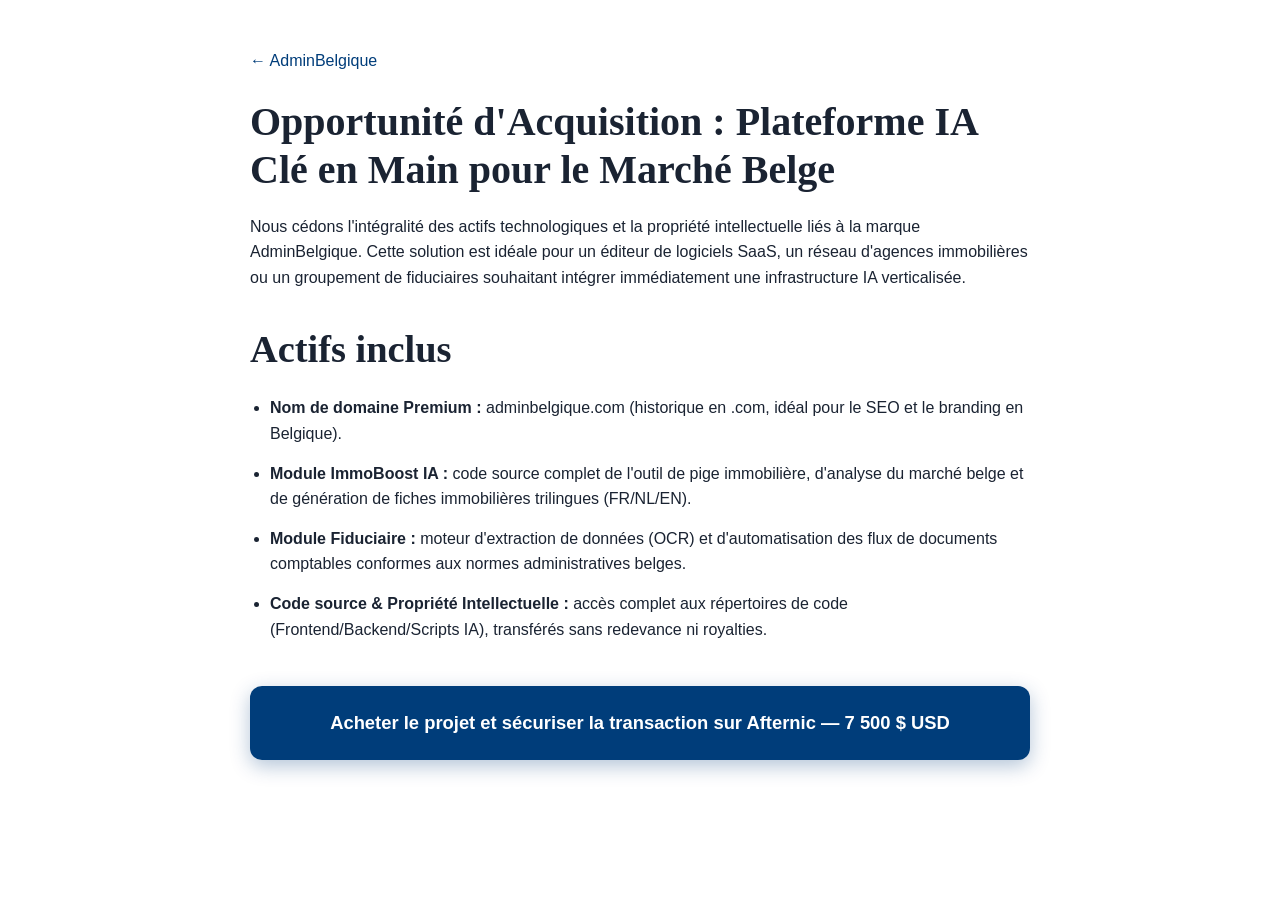
==== acquisition.html @ d70d47b2 "Mise à jour du bandeau et création de la page d'"'"'acquisition Co-authored-by: base44-builder[bot] " ====
<!DOCTYPE html>
<html lang="fr">
<head>
  <meta charset="UTF-8">
  <meta name="viewport" content="width=device-width, initial-scale=1.0">
  <title>Opportunité d'Acquisition : Plateforme IA Clé en Main | AdminBelgique</title>
  <meta name="description" content="Acquisition de la plateforme IA AdminBelgique : domaine, ImmoBoost, module fiduciaire et code source complet. 7 500 $ USD.">
  <link rel="canonical" href="https://adminbelgique.com/acquisition">
  <link rel="stylesheet" href="style.css">
  <style>
    body { margin: 0; }
    .acq { max-width: 820px; margin: 0 auto; padding: 48px 20px 80px; line-height: 1.6; }
    .acq h1 { font-size: clamp(1.7rem, 4vw, 2.5rem); margin-bottom: 20px; }
    .acq h2 { margin-top: 36px; }
    .acq ul { padding-left: 20px; }
    .acq li { margin-bottom: 14px; }
    .acq-cta { display: block; margin: 44px 0 16px; padding: 22px 24px; text-align: center; font-size: 1.15rem; font-weight: 800; text-decoration: none; border-radius: 12px; background: #003d7a; color: #fff; box-shadow: 0 6px 20px rgba(0,61,122,.3); }
    .acq-cta:hover { background: #00508f; }
    .acq-back { display: inline-block; margin-bottom: 24px; }
  </style>
</head>
<body>
  <main class="acq">
    <a class="acq-back" href="/">← AdminBelgique</a>
    <h1>Opportunité d'Acquisition : Plateforme IA Clé en Main pour le Marché Belge</h1>
    <p>Nous cédons l'intégralité des actifs technologiques et la propriété intellectuelle liés à la marque AdminBelgique. Cette solution est idéale pour un éditeur de logiciels SaaS, un réseau d'agences immobilières ou un groupement de fiduciaires souhaitant intégrer immédiatement une infrastructure IA verticalisée.</p>

    <h2>Actifs inclus</h2>
    <ul>
      <li><strong>Nom de domaine Premium :</strong> adminbelgique.com (historique en .com, idéal pour le SEO et le branding en Belgique).</li>
      <li><strong>Module ImmoBoost IA :</strong> code source complet de l'outil de pige immobilière, d'analyse du marché belge et de génération de fiches immobilières trilingues (FR/NL/EN).</li>
      <li><strong>Module Fiduciaire :</strong> moteur d'extraction de données (OCR) et d'automatisation des flux de documents comptables conformes aux normes administratives belges.</li>
      <li><strong>Code source &amp; Propriété Intellectuelle :</strong> accès complet aux répertoires de code (Frontend/Backend/Scripts IA), transférés sans redevance ni royalties.</li>
    </ul>

    <a class="acq-cta" href="https://www.afternic.com/domain/adminbelgique.com" target="_blank" rel="noopener">Acheter le projet et sécuriser la transaction sur Afternic — 7 500 $ USD</a>
  </main>
</body>
</html>
---- style.css ----
/* =========================================
   AdminBelgique — Landing page
   Design system: sérieux, belge, B2B
   ========================================= */

:root {
  --color-navy: #003d7a;
  --color-navy-dark: #002a55;
  --color-navy-light: #1a5490;
  --color-gold: #ffd700;
  --color-gold-dark: #d4af00;
  --color-cream: #faf7f0;
  --color-white: #ffffff;
  --color-text: #1a2332;
  --color-text-muted: #5a6478;
  --color-border: #e3e6ec;
  --color-bg-soft: #f5f7fa;
  --color-success: #10b981;
  --color-red: #c8102e;

  --font-serif: Georgia, 'Times New Roman', serif;
  --font-sans: -apple-system, BlinkMacSystemFont, 'Segoe UI', Roboto, 'Helvetica Neue', Arial, sans-serif;

  --radius-sm: 6px;
  --radius-md: 10px;
  --radius-lg: 18px;
  --radius-xl: 28px;

  --shadow-sm: 0 1px 3px rgba(0, 61, 122, 0.08);
  --shadow-md: 0 4px 16px rgba(0, 61, 122, 0.10);
  --shadow-lg: 0 12px 40px rgba(0, 61, 122, 0.15);

  --container: 1140px;
  --gap: 1.5rem;
}

/* ===== Reset ===== */
*, *::before, *::after { box-sizing: border-box; }
html { scroll-behavior: smooth; }
body {
  margin: 0;
  font-family: var(--font-sans);
  font-size: 16px;
  line-height: 1.6;
  color: var(--color-text);
  background: var(--color-white);
  -webkit-font-smoothing: antialiased;
}
img { max-width: 100%; display: block; }
a { color: var(--color-navy); text-decoration: none; transition: color .2s; }
a:hover { color: var(--color-navy-light); }
h1, h2, h3, h4 { margin: 0 0 .6em; line-height: 1.2; }
h1 { font-family: var(--font-serif); font-weight: 900; font-size: clamp(2rem, 5vw, 3.4rem); }
h2 { font-family: var(--font-serif); font-weight: 800; font-size: clamp(1.6rem, 3.5vw, 2.4rem); }
h3 { font-size: 1.25rem; font-weight: 700; }
p { margin: 0 0 1em; }

.container {
  max-width: var(--container);
  margin: 0 auto;
  padding: 0 1.25rem;
}

.hl { color: var(--color-navy); }
.section-title { text-align: center; margin-bottom: .4em; }
.section-sub { text-align: center; color: var(--color-text-muted); font-size: 1.1rem; max-width: 600px; margin: 0 auto 3rem; }

/* ===== Buttons ===== */
.btn {
  display: inline-flex;
  align-items: center;
  justify-content: center;
  gap: .5rem;
  padding: .85rem 1.5rem;
  border-radius: var(--radius-md);
  font-weight: 600;
  font-size: 1rem;
  cursor: pointer;
  border: 2px solid transparent;
  transition: all .2s ease;
  text-decoration: none;
  white-space: nowrap;
}
.btn-primary {
  background: var(--color-navy);
  color: var(--color-white);
  box-shadow: var(--shadow-md);
}
.btn-primary:hover { background: var(--color-navy-dark); color: var(--color-white); transform: translateY(-2px); box-shadow: var(--shadow-lg); }
.btn-secondary {
  background: var(--color-white);
  color: var(--color-navy);
  border-color: var(--color-navy);
}
.btn-secondary:hover { background: var(--color-navy); color: var(--color-white); }
.btn-sm { padding: .55rem 1.1rem; font-size: .9rem; }
.btn-lg { padding: 1.1rem 2rem; font-size: 1.1rem; }
.btn-xl { padding: 1.3rem 2.4rem; font-size: 1.2rem; }
.cta-buttons { display: flex; flex-direction: column; align-items: center; gap: 1rem; max-width: 600px; margin: 1.5rem auto 0; }
.cta-buttons .btn { width: 100%; }
.btn-block { display: flex; width: 100%; }

/* ===== Header ===== */
.site-header {
  position: sticky;
  top: 0;
  z-index: 100;
  background: rgba(255, 255, 255, 0.95);
  backdrop-filter: blur(10px);
  border-bottom: 1px solid var(--color-border);
}
.header-inner {
  display: flex;
  align-items: center;
  justify-content: space-between;
  padding: 1rem 1.25rem;
  gap: 1.5rem;
}
.logo { display: flex; align-items: center; gap: .75rem; }
.logo-mark {
  display: inline-flex;
  align-items: center;
  justify-content: center;
  width: 44px;
  height: 44px;
  background: var(--color-navy);
  color: var(--color-gold);
  font-family: var(--font-serif);
  font-weight: 900;
  font-size: 1.1rem;
  border-radius: var(--radius-md);
}
.logo-text { display: flex; flex-direction: column; line-height: 1.1; }
.logo-name { font-weight: 800; color: var(--color-navy); font-size: 1.1rem; }
.logo-tag { font-size: .75rem; color: var(--color-text-muted); }
.nav { display: flex; gap: 1.5rem; }
.nav a { color: var(--color-text); font-weight: 500; }
.nav a:hover { color: var(--color-navy); }
.nav a.active { color: var(--color-navy); font-weight: 700; }
.nav-toggle {
  display: none;
  background: none;
  border: 2px solid var(--color-border);
  border-radius: var(--radius-sm);
  color: var(--color-navy);
  font-size: 1.25rem;
  line-height: 1;
  padding: .4rem .6rem;
  cursor: pointer;
}
.nav-toggle:hover { border-color: var(--color-navy); }

/* ===== Bandeau traduction partielle ===== */
.i18n-notice {
  background: #fff8e1;
  border-bottom: 1px solid #f0dfa8;
  color: #6b5a1e;
  font-size: .85rem;
  text-align: center;
  padding: .6rem 1.25rem;
}

/* ===== Hero ===== */
.hero {
  padding: 4rem 0 5rem;
  background: linear-gradient(180deg, var(--color-cream) 0%, var(--color-white) 100%);
  text-align: center;
}
.hero-badges {
  display: flex;
  flex-wrap: wrap;
  justify-content: center;
  gap: .6rem;
  margin-bottom: 1.5rem;
}
.badge {
  display: inline-block;
  padding: .35rem .85rem;
  background: var(--color-white);
  border: 1px solid var(--color-border);
  border-radius: 100px;
  font-size: .85rem;
  color: var(--color-text-muted);
  box-shadow: var(--shadow-sm);
}
.hero h1 { color: var(--color-text); margin-bottom: 1rem; }
.hero-sub { font-size: 1.2rem; color: var(--color-text-muted); max-width: 720px; margin: 0 auto 2rem; }
.hero-cta {
  display: flex;
  flex-wrap: wrap;
  justify-content: center;
  gap: 1rem;
  margin-bottom: 2rem;
}
.hero-trust {
  display: flex;
  justify-content: center;
  gap: 1.5rem;
  flex-wrap: wrap;
  color: var(--color-text-muted);
  font-size: .9rem;
}
.hero-trust span::before { content: "✓ "; color: var(--color-success); font-weight: 700; }

/* ===== Stats ===== */
.stats {
  padding: 3rem 0;
  background: var(--color-navy);
  color: var(--color-white);
}
.stats-grid {
  display: grid;
  grid-template-columns: repeat(auto-fit, minmax(200px, 1fr));
  gap: 2rem;
  text-align: center;
}
.stat-num {
  font-family: var(--font-serif);
  font-weight: 900;
  font-size: clamp(2.5rem, 5vw, 3.5rem);
  color: var(--color-gold);
  line-height: 1;
}
.stat-label { font-size: .95rem; opacity: .9; margin-top: .5rem; }

/* ===== Pain ===== */
.pain { padding: 5rem 0; background: var(--color-bg-soft); }
.pain-grid {
  display: grid;
  grid-template-columns: repeat(auto-fit, minmax(260px, 1fr));
  gap: 1.5rem;
  margin-top: 2rem;
}
.pain-card {
  background: var(--color-white);
  padding: 2rem 1.5rem;
  border-radius: var(--radius-lg);
  border-left: 4px solid var(--color-red);
  box-shadow: var(--shadow-sm);
}
.pain-emoji { font-size: 2.5rem; margin-bottom: 1rem; }
.pain-card h3 { color: var(--color-navy); }

/* ===== Solution ===== */
.solution { padding: 5rem 0; }
.features-grid {
  display: grid;
  grid-template-columns: repeat(auto-fit, minmax(280px, 1fr));
  gap: 1.5rem;
  margin-top: 2rem;
}
.feature {
  padding: 1.5rem;
  border-radius: var(--radius-lg);
  background: var(--color-white);
  border: 1px solid var(--color-border);
  transition: all .2s;
}
.feature:hover { transform: translateY(-4px); box-shadow: var(--shadow-md); border-color: var(--color-navy); }
.feature-icon { font-size: 2rem; margin-bottom: .5rem; }
.feature h3 { color: var(--color-navy); font-size: 1.15rem; }
.feature p { color: var(--color-text-muted); margin: 0; font-size: .95rem; }

/* ===== Cases ===== */
.cases { padding: 5rem 0; background: var(--color-bg-soft); }
.cases-grid {
  display: grid;
  grid-template-columns: repeat(auto-fit, minmax(280px, 1fr));
  gap: 1.5rem;
  margin-top: 2rem;
}
.case-card {
  background: var(--color-white);
  padding: 2rem 1.5rem;
  border-radius: var(--radius-lg);
  box-shadow: var(--shadow-md);
  position: relative;
}
.case-emoji { font-size: 3rem; }
.case-sector {
  display: inline-block;
  background: var(--color-navy);
  color: var(--color-gold);
  padding: .25rem .75rem;
  border-radius: 100px;
  font-size: .75rem;
  font-weight: 700;
  margin: .5rem 0 1rem;
}
.case-card h3 { color: var(--color-navy); margin-bottom: .3rem; }
.case-stat { color: var(--color-text-muted); font-size: .9rem; margin-bottom: 1rem; }
.case-problem { font-size: .92rem; color: var(--color-text-muted); }
.case-result {
  font-size: .92rem;
  background: #e8f7f0;
  padding: .8rem 1rem;
  border-radius: var(--radius-sm);
  border-left: 3px solid var(--color-success);
  margin-top: .8rem;
}
.case-result strong { color: var(--color-success); }

/* ===== Testimonials / Avis ===== */
.testimonials { padding: 5rem 0; }
.testimonials-grid {
  display: grid;
  grid-template-columns: repeat(auto-fit, minmax(280px, 1fr));
  gap: 1.5rem;
  margin-top: 2rem;
}
.testimonial-card {
  display: flex;
  flex-direction: column;
  background: var(--color-white);
  border: 2px solid var(--color-border);
  border-radius: var(--radius-lg);
  padding: 1.75rem 1.5rem;
  box-shadow: var(--shadow-sm);
}
.testimonial-stars {
  color: var(--color-gold-dark);
  font-size: 1.15rem;
  letter-spacing: .12em;
  margin-bottom: .7rem;
}
.testimonial-quote { font-style: italic; font-size: 1.02rem; margin: 0 0 1.2rem; }
.testimonial-author {
  margin-top: auto;
  border-top: 1px solid var(--color-border);
  padding-top: .9rem;
  font-size: .9rem;
  color: var(--color-text-muted);
  line-height: 1.5;
}
.testimonial-author strong { color: var(--color-navy); }
.testimonials-disclaimer {
  text-align: center;
  font-size: .85rem;
  color: var(--color-text-muted);
  max-width: 700px;
  margin: 1.75rem auto 0;
}

/* ===== Page hero (pages internes) ===== */
.page-hero {
  padding: 3.5rem 0 2.75rem;
  background: var(--color-cream);
  border-bottom: 1px solid var(--color-border);
  text-align: center;
}
.page-hero h1 { margin-bottom: .5rem; }
.page-hero .section-sub { margin-bottom: 0; }

/* ===== Bloc avis Google ===== */
.google-reviews { padding: 4rem 0; background: var(--color-bg-soft); }
.google-review-card {
  max-width: 720px;
  margin: 0 auto;
  background: var(--color-white);
  border: 2px solid var(--color-border);
  border-radius: var(--radius-lg);
  padding: 2.5rem 2rem;
  text-align: center;
  box-shadow: var(--shadow-md);
}
.google-review-card svg { display: block; margin: 0 auto .8rem; }
.google-review-card h3 { font-size: 1.2rem; }
.google-review-card p { color: var(--color-text-muted); max-width: 520px; margin: 0 auto 1.5rem; }
.google-review-stars {
  color: var(--color-gold-dark);
  letter-spacing: .2em;
  font-size: 1.2rem;
  margin-bottom: 1rem;
}
.review-steps {
  display: grid;
  grid-template-columns: repeat(auto-fit, minmax(170px, 1fr));
  gap: 1rem;
  list-style: none;
  padding: 0;
  margin: 0 0 1.75rem;
  text-align: left;
}
.review-steps li {
  background: var(--color-bg-soft);
  border-radius: var(--radius-md);
  padding: 1rem .9rem;
  font-size: .9rem;
  color: var(--color-text-muted);
}
.review-step-num {
  display: inline-flex;
  align-items: center;
  justify-content: center;
  width: 26px;
  height: 26px;
  border-radius: 50%;
  background: var(--color-navy);
  color: var(--color-gold);
  font-weight: 700;
  font-size: .85rem;
  margin-bottom: .5rem;
}
.review-steps strong { display: block; color: var(--color-navy); margin-bottom: .2rem; }
.review-note {
  font-size: .82rem;
  color: var(--color-text-muted);
  margin: 1rem auto 0;
  max-width: 520px;
}

@media (max-width: 768px) {
  .page-hero { padding: 2.5rem 0 2rem; }
  .google-review-card { padding: 2rem 1.25rem; }
}

/* ===== Pricing ===== */
.pricing { padding: 5rem 0; }
.pricing-grid {
  display: grid;
  grid-template-columns: repeat(auto-fit, minmax(280px, 1fr));
  gap: 1.5rem;
  margin-top: 2rem;
  max-width: 1100px;
  margin-left: auto;
  margin-right: auto;
}
.price-card {
  background: var(--color-white);
  border: 2px solid var(--color-border);
  border-radius: var(--radius-lg);
  padding: 2rem 1.5rem;
  text-align: center;
  position: relative;
  transition: transform .2s;
}
.price-card:hover { transform: translateY(-4px); }
.price-card-featured {
  border-color: var(--color-navy);
  box-shadow: var(--shadow-lg);
  transform: scale(1.03);
}
.price-tag {
  position: absolute;
  top: -12px;
  left: 50%;
  transform: translateX(-50%);
  background: var(--color-gold);
  color: var(--color-navy);
  padding: .3rem 1rem;
  border-radius: 100px;
  font-size: .8rem;
  font-weight: 700;
}
.price-tier {
  font-size: 1.1rem;
  font-weight: 700;
  color: var(--color-navy);
  margin-bottom: .5rem;
}
.price-amount { margin: 1rem 0; }
.price-num {
  font-family: var(--font-serif);
  font-size: 2.8rem;
  font-weight: 900;
  color: var(--color-navy);
}
.price-per { color: var(--color-text-muted); font-size: .9rem; }
.price-desc { color: var(--color-text-muted); font-size: .95rem; }
.price-features {
  list-style: none;
  padding: 0;
  margin: 1.5rem 0;
  text-align: left;
}
.price-features li {
  padding: .4rem 0;
  font-size: .95rem;
  border-bottom: 1px solid var(--color-border);
}
.price-features li:last-child { border-bottom: none; }

/* ===== FAQ ===== */
.faq { padding: 5rem 0; background: var(--color-bg-soft); }
.faq-list { max-width: 800px; margin: 2rem auto 0; }
.faq-item {
  background: var(--color-white);
  border-radius: var(--radius-md);
  margin-bottom: .8rem;
  box-shadow: var(--shadow-sm);
  overflow: hidden;
}
.faq-item summary {
  padding: 1.2rem 1.5rem;
  cursor: pointer;
  font-weight: 600;
  color: var(--color-navy);
  list-style: none;
  position: relative;
  padding-right: 3rem;
}
.faq-item summary::after {
  content: "+";
  position: absolute;
  right: 1.5rem;
  top: 50%;
  transform: translateY(-50%);
  font-size: 1.5rem;
  color: var(--color-gold-dark);
  font-weight: 300;
  transition: transform .2s;
}
.faq-item[open] summary::after { content: "−"; }
.faq-item summary::-webkit-details-marker { display: none; }
.faq-item p {
  padding: 0 1.5rem 1.2rem;
  margin: 0;
  color: var(--color-text-muted);
}

/* ===== CTA Final ===== */
.cta-final {
  padding: 5rem 0;
  background: linear-gradient(135deg, var(--color-navy) 0%, var(--color-navy-dark) 100%);
  color: var(--color-white);
  text-align: center;
}
.cta-final h2 { color: var(--color-white); }
.cta-final h2 .hl { color: var(--color-gold); }
.cta-final p { font-size: 1.15rem; opacity: .9; max-width: 600px; margin: 0 auto 2rem; }
.cta-final-trust { margin-top: 1.5rem; font-size: .9rem; opacity: .7; }

/* ===== Footer ===== */
.site-footer {
  background: var(--color-navy-dark);
  color: var(--color-white);
  padding: 3rem 0 1rem;
}
.footer-grid {
  display: grid;
  grid-template-columns: 2fr 1fr 1fr 1fr;
  gap: 2rem;
  margin-bottom: 2rem;
}
.footer-brand p { opacity: .8; }
.footer-col h4 { font-size: 1rem; margin-bottom: 1rem; color: var(--color-gold); }
.footer-col a { display: block; color: var(--color-white); opacity: .8; padding: .3rem 0; font-size: .9rem; }
.footer-col a:hover { opacity: 1; }
.footer-bottom {
  border-top: 1px solid rgba(255, 255, 255, .1);
  padding-top: 1.5rem;
  text-align: center;
  font-size: .85rem;
  opacity: .6;
}

/* ===== Modal ===== */
.modal {
  position: fixed;
  top: 0; left: 0; right: 0; bottom: 0;
  z-index: 1000;
  display: none;
  align-items: center;
  justify-content: center;
  padding: 1rem;
}
.modal[aria-hidden="false"] { display: flex; }
.modal-backdrop {
  position: absolute;
  inset: 0;
  background: rgba(0, 42, 85, 0.7);
  backdrop-filter: blur(4px);
}
.modal-content {
  position: relative;
  background: var(--color-white);
  border-radius: var(--radius-lg);
  padding: 2.5rem;
  max-width: 540px;
  width: 100%;
  box-shadow: var(--shadow-lg);
  max-height: 90vh;
  overflow-y: auto;
  animation: modalIn .3s ease;
}
@keyframes modalIn {
  from { opacity: 0; transform: translateY(20px) scale(.95); }
  to { opacity: 1; transform: translateY(0) scale(1); }
}
.modal-close {
  position: absolute;
  top: 1rem;
  right: 1rem;
  background: none;
  border: none;
  font-size: 2rem;
  color: var(--color-text-muted);
  cursor: pointer;
  width: 36px;
  height: 36px;
  border-radius: 50%;
  display: flex;
  align-items: center;
  justify-content: center;
  line-height: 1;
}
.modal-close:hover { background: var(--color-bg-soft); color: var(--color-text); }
.modal-content h3 { color: var(--color-navy); font-family: var(--font-serif); }
.modal-sub { color: var(--color-text-muted); }
.modal-steps {
  padding-left: 1.2rem;
  margin: 1.5rem 0;
}
.modal-steps li { margin-bottom: .8rem; }
.modal-cta-text { text-align: center; margin: 1.5rem 0 1rem; font-weight: 600; }

/* ===== Responsive ===== */
@media (max-width: 768px) {
  .nav-toggle { display: inline-flex; align-items: center; justify-content: center; }
  .nav {
    position: absolute;
    top: 100%;
    left: 0;
    right: 0;
    display: none;
    flex-direction: column;
    gap: 0;
    background: var(--color-white);
    border-bottom: 1px solid var(--color-border);
    box-shadow: var(--shadow-md);
    padding: .25rem 1.25rem .75rem;
  }
  .nav.open { display: flex; }
  .nav a { padding: .75rem 0; border-bottom: 1px solid var(--color-border); }
  .nav a:last-child { border-bottom: none; }
  .hero { padding: 2.5rem 0 3rem; }
  .hero-cta { flex-direction: column; align-items: stretch; }
  .hero-cta .btn { width: 100%; }
  .footer-grid { grid-template-columns: 1fr 1fr; }
  .price-card-featured { transform: none; }
  .header-inner { flex-wrap: wrap; }
  .header-inner .btn { width: 100%; order: 3; margin-top: .5rem; }
}

/* ====== LANG SWITCHER ====== */
.lang-switcher {
  display: flex;
  gap: .3rem;
  align-items: center;
  margin-left: auto;
}
.lang-switcher button {
  padding: .35rem .6rem;
  border: 1px solid var(--color-border);
  background: white;
  cursor: pointer;
  font-size: .78rem;
  font-weight: 600;
  border-radius: 4px;
  color: var(--color-text-muted);
  transition: all .2s;
  font-family: inherit;
}
.lang-switcher button:hover {
  border-color: var(--color-navy);
  color: var(--color-navy);
}
.lang-switcher button.active {
  background: var(--color-navy);
  color: white;
  border-color: var(--color-navy);
}
@media (max-width: 768px) {
  .lang-switcher {
    margin-left: 0;
    margin-top: .5rem;
  }
  .lang-switcher button { padding: .3rem .5rem; font-size: .72rem; }
}

/* ===== IMMOBOOST AI SHOWCASE ===== */
.immoboost { padding: 5rem 0; background: var(--color-bg-soft); }
.immoboost-agents { margin-bottom: 3rem; }
.immoboost-agent-id {
  display: inline-block;
  font-family: 'Courier New', monospace;
  font-size: .78rem;
  color: var(--color-navy);
  background: var(--color-white);
  border: 1px solid var(--color-border);
  border-radius: var(--radius-sm);
  padding: .15rem .5rem;
  margin: .2rem 0 .6rem;
}

.immoboost-steps {
  max-width: 780px;
  margin: 0 auto 3.5rem;
  display: flex;
  flex-direction: column;
  gap: 1.5rem;
}
.immoboost-step {
  display: flex;
  gap: 1.2rem;
  align-items: flex-start;
  background: var(--color-white);
  border: 1px solid var(--color-border);
  border-radius: var(--radius-lg);
  padding: 1.5rem;
}
.immoboost-step-num {
  flex: 0 0 auto;
  width: 2.4rem;
  height: 2.4rem;
  border-radius: 50%;
  background: var(--color-navy);
  color: var(--color-white);
  font-weight: 800;
  font-family: var(--font-serif);
  display: flex;
  align-items: center;
  justify-content: center;
  font-size: 1.1rem;
}
.immoboost-step h4 { color: var(--color-navy); margin-bottom: .3rem; }
.immoboost-step p { margin: 0 0 .3rem; }
.immoboost-step p:last-child { margin-bottom: 0; }

.immoboost-subtitle {
  text-align: center;
  font-family: var(--font-serif);
  color: var(--color-navy);
  margin-top: 1rem;
}

.immoboost-tags {
  display: flex;
  flex-wrap: wrap;
  gap: .4rem;
  margin-top: .8rem;
}
.immoboost-tags span {
  font-size: .78rem;
  font-weight: 600;
  color: var(--color-navy);
  background: var(--color-bg-soft);
  border: 1px solid var(--color-border);
  border-radius: 20px;
  padding: .25rem .7rem;
}

.immoboost-roadmap {
  display: grid;
  grid-template-columns: repeat(4, 1fr);
  gap: 1.2rem;
  margin-top: 2rem;
}
.immoboost-roadmap-card {
  background: var(--color-white);
  border: 1px solid var(--color-border);
  border-radius: var(--radius-lg);
  padding: 1.5rem;
  opacity: .75;
}
.immoboost-roadmap-card.immoboost-roadmap-live {
  opacity: 1;
  border-color: var(--color-success);
  box-shadow: var(--shadow-md);
}
.immoboost-roadmap-status {
  display: inline-block;
  font-size: .75rem;
  font-weight: 700;
  margin-bottom: .6rem;
}
.immoboost-roadmap-card h4 { color: var(--color-navy); font-size: 1rem; margin-bottom: .4rem; }
.immoboost-roadmap-card p { font-size: .88rem; color: var(--color-text-muted); margin: 0; }

/* ===== Pages légales ===== */
.legal { padding: 3rem 0 5rem; }
.legal .container { max-width: 820px; }
.legal h2 { color: var(--color-navy); font-size: 1.25rem; margin-top: 2.5rem; }
.legal p, .legal li { font-size: 1rem; }
.legal ul { padding-left: 1.25rem; }
.legal li { margin-bottom: .6rem; }
.legal table { width: 100%; border-collapse: collapse; margin-top: 1rem; }
.legal th, .legal td {
  text-align: left;
  padding: .7rem .8rem;
  border-bottom: 1px solid var(--color-border);
  font-size: .95rem;
  vertical-align: top;
}
.legal th { color: var(--color-navy); }
.legal-date { color: var(--color-text-muted); font-style: italic; }

@media (max-width: 900px) {
  .immoboost-roadmap { grid-template-columns: repeat(2, 1fr); }
}
@media (max-width: 600px) {
  .immoboost-roadmap { grid-template-columns: 1fr; }
  .immoboost-step { flex-direction: column; }
}
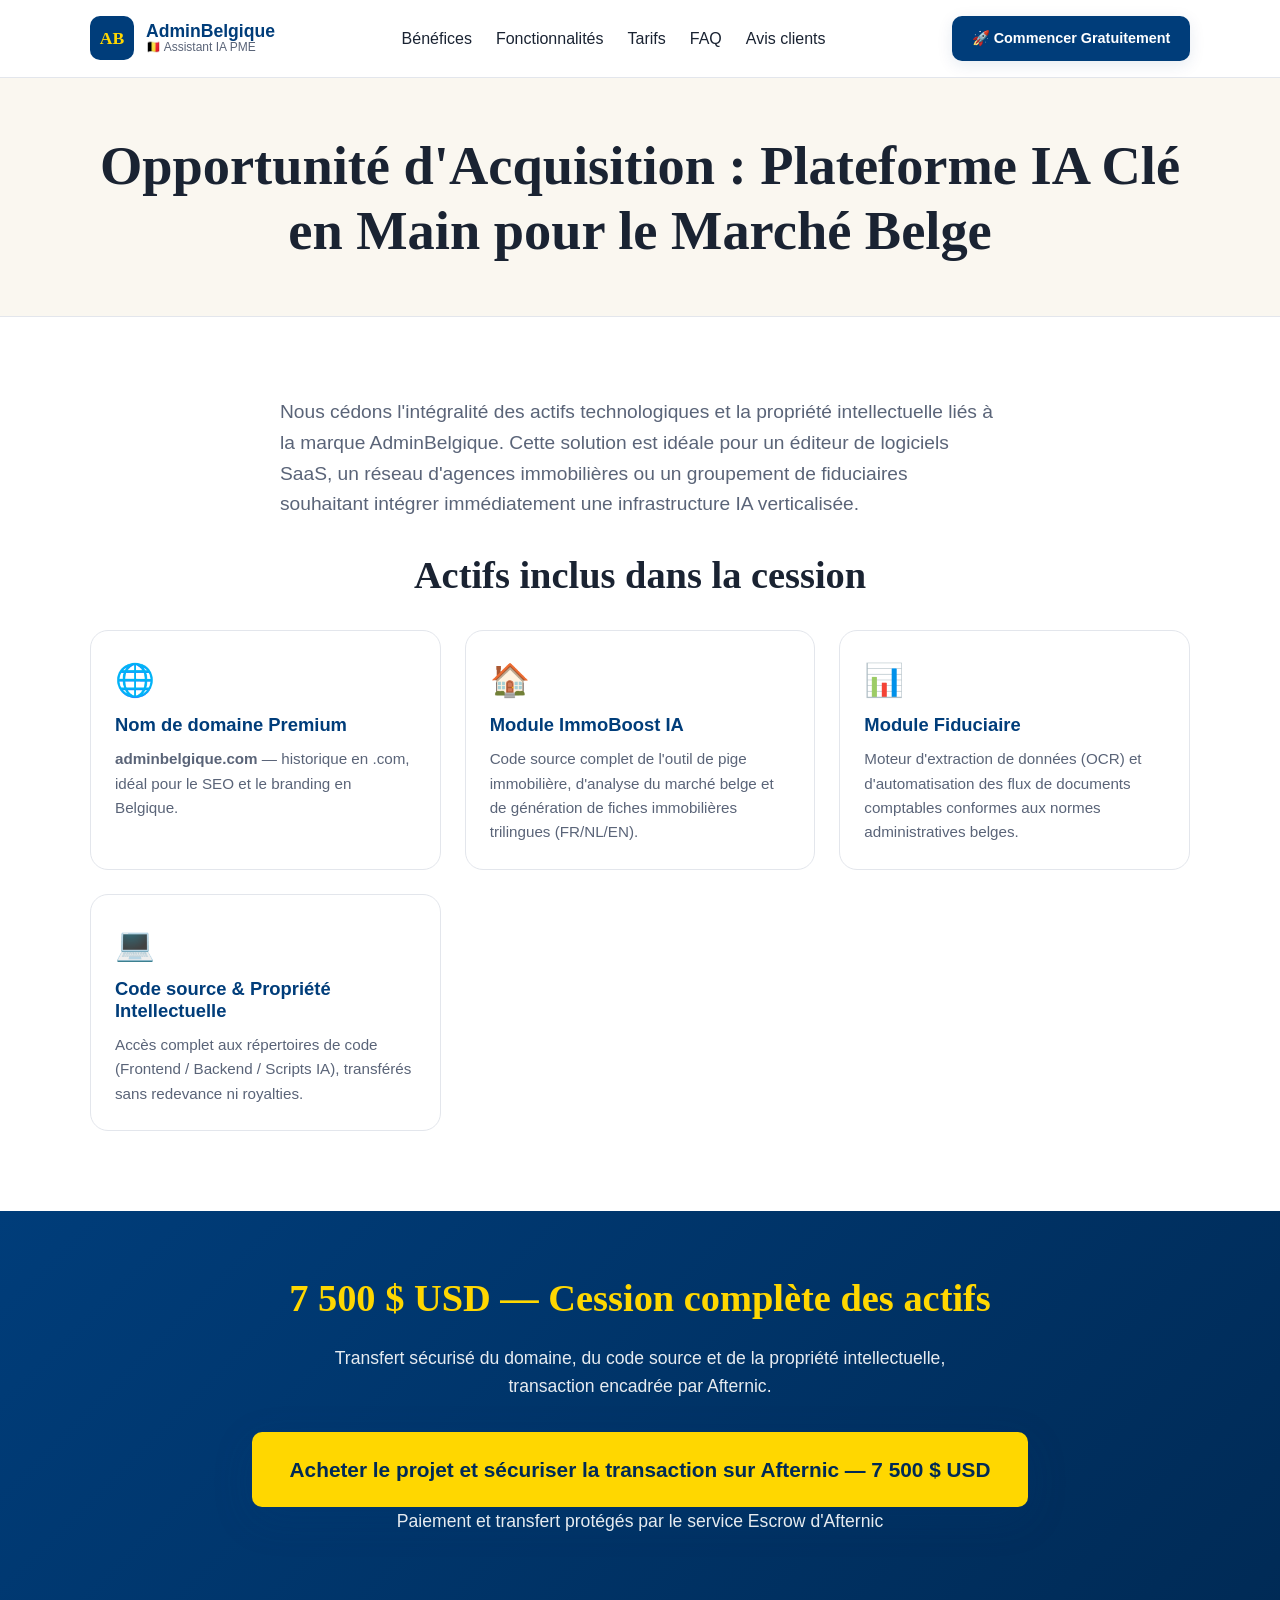
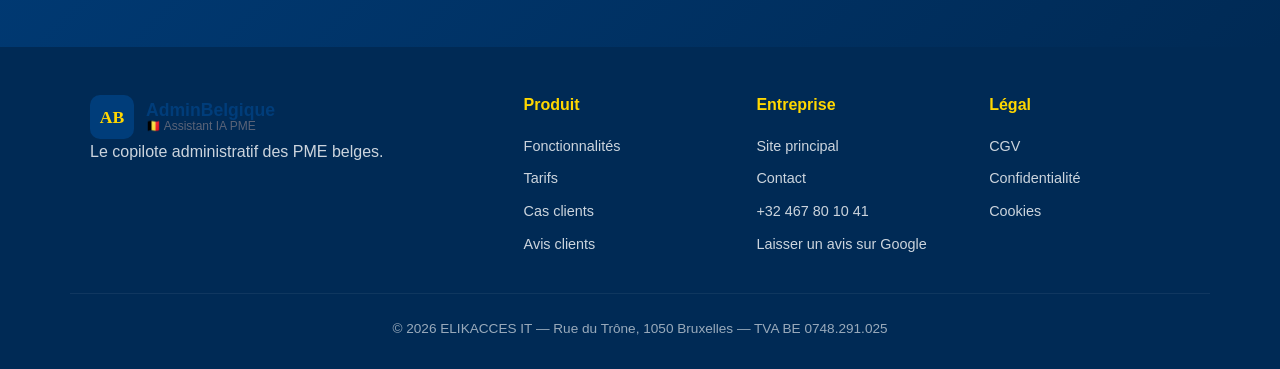
==== commit 4581e02e: "Ajouter la page d'"'"'acquisition du projet Co-authored-by: base44-builder[bot] <245833847+base44-bu" ====
--- a/acquisition.html
+++ b/acquisition.html
@@ -3,37 +3,138 @@
 <head>
   <meta charset="UTF-8">
   <meta name="viewport" content="width=device-width, initial-scale=1.0">
-  <title>Opportunité d'Acquisition : Plateforme IA Clé en Main | AdminBelgique</title>
-  <meta name="description" content="Acquisition de la plateforme IA AdminBelgique : domaine, ImmoBoost, module fiduciaire et code source complet. 7 500 $ USD.">
-  <link rel="canonical" href="https://adminbelgique.com/acquisition">
+  <title>Opportunité d'Acquisition — Plateforme IA clé en main pour le marché belge | AdminBelgique</title>
+  <meta name="description" content="Cession de l'intégralité des actifs technologiques et de la propriété intellectuelle AdminBelgique : nom de domaine premium, module ImmoBoost IA, module fiduciaire et code source complet.">
+  <link rel="canonical" href="https://adminbelgique.com/acquisition.html">
+  <meta property="og:title" content="Opportunité d'Acquisition — Plateforme IA clé en main">
+  <meta property="og:description" content="Actifs technologiques et propriété intellectuelle AdminBelgique : domaine premium, modules IA immobiliers et fiduciaires, code source complet.">
+  <meta property="og:type" content="website">
+  <meta property="og:site_name" content="AdminBelgique">
+  <meta property="og:url" content="https://adminbelgique.com/acquisition.html">
+  <meta property="og:image" content="https://adminbelgique.com/og-image.png">
+  <meta property="og:image:width" content="1200">
+  <meta property="og:image:height" content="630">
+  <meta property="og:locale" content="fr_BE">
+  <meta name="twitter:card" content="summary_large_image">
+  <meta name="twitter:title" content="Opportunité d'Acquisition — Plateforme IA clé en main">
+  <meta name="twitter:description" content="Cession des actifs technologiques et de la propriété intellectuelle AdminBelgique.">
+  <meta name="twitter:image" content="https://adminbelgique.com/twitter-card.png">
+  <link rel="icon" type="image/svg+xml" href="data:image/svg+xml,%3Csvg xmlns='http://www.w3.org/2000/svg' viewBox='0 0 100 100'%3E%3Crect width='100' height='100' rx='20' fill='%23003d7a'/%3E%3Ctext x='50' y='72' text-anchor='middle' font-family='Georgia,serif' font-weight='900' font-size='62' fill='%23ffd700'%3EAB%3C/text%3E%3C/svg%3E">
   <link rel="stylesheet" href="style.css">
-  <style>
-    body { margin: 0; }
-    .acq { max-width: 820px; margin: 0 auto; padding: 48px 20px 80px; line-height: 1.6; }
-    .acq h1 { font-size: clamp(1.7rem, 4vw, 2.5rem); margin-bottom: 20px; }
-    .acq h2 { margin-top: 36px; }
-    .acq ul { padding-left: 20px; }
-    .acq li { margin-bottom: 14px; }
-    .acq-cta { display: block; margin: 44px 0 16px; padding: 22px 24px; text-align: center; font-size: 1.15rem; font-weight: 800; text-decoration: none; border-radius: 12px; background: #003d7a; color: #fff; box-shadow: 0 6px 20px rgba(0,61,122,.3); }
-    .acq-cta:hover { background: #00508f; }
-    .acq-back { display: inline-block; margin-bottom: 24px; }
-  </style>
+  <script defer data-domain="adminbelgique.com" src="https://plausible.io/js/script.js"></script>
 </head>
 <body>
-  <main class="acq">
-    <a class="acq-back" href="/">← AdminBelgique</a>
+
+<!-- ===== HEADER ===== -->
+<header class="site-header" id="siteHeader">
+  <div class="container header-inner">
+    <a href="index.html" class="logo">
+      <span class="logo-mark">AB</span>
+      <span class="logo-text">
+        <span class="logo-name">AdminBelgique</span>
+        <span class="logo-tag">🇧🇪 Assistant IA PME</span>
+      </span>
+    </a>
+    <nav class="nav" id="siteNav">
+      <a href="index.html#benefices">Bénéfices</a>
+      <a href="index.html#fonctionnalites" data-i18n="nav.features">Fonctionnalités</a>
+      <a href="index.html#tarifs" data-i18n="nav.pricing">Tarifs</a>
+      <a href="index.html#faq" data-i18n="nav.faq">FAQ</a>
+      <a href="avis.html">Avis clients</a>
+    </nav>
+    <button class="nav-toggle" type="button" aria-label="Ouvrir le menu" aria-expanded="false" aria-controls="siteNav">☰</button>
+    <a href="https://app.adminbelgique.com" class="btn btn-primary btn-sm" target="_blank" rel="noopener">🚀 Commencer Gratuitement</a>
+  </div>
+</header>
+
+<!-- ===== HERO ===== -->
+<section class="page-hero">
+  <div class="container">
     <h1>Opportunité d'Acquisition : Plateforme IA Clé en Main pour le Marché Belge</h1>
-    <p>Nous cédons l'intégralité des actifs technologiques et la propriété intellectuelle liés à la marque AdminBelgique. Cette solution est idéale pour un éditeur de logiciels SaaS, un réseau d'agences immobilières ou un groupement de fiduciaires souhaitant intégrer immédiatement une infrastructure IA verticalisée.</p>
+  </div>
+</section>
 
-    <h2>Actifs inclus</h2>
-    <ul>
-      <li><strong>Nom de domaine Premium :</strong> adminbelgique.com (historique en .com, idéal pour le SEO et le branding en Belgique).</li>
-      <li><strong>Module ImmoBoost IA :</strong> code source complet de l'outil de pige immobilière, d'analyse du marché belge et de génération de fiches immobilières trilingues (FR/NL/EN).</li>
-      <li><strong>Module Fiduciaire :</strong> moteur d'extraction de données (OCR) et d'automatisation des flux de documents comptables conformes aux normes administratives belges.</li>
-      <li><strong>Code source &amp; Propriété Intellectuelle :</strong> accès complet aux répertoires de code (Frontend/Backend/Scripts IA), transférés sans redevance ni royalties.</li>
-    </ul>
+<!-- ===== INTRODUCTION + ACTIFS ===== -->
+<section class="solution">
+  <div class="container">
+    <p class="hero-sub">Nous cédons l'intégralité des actifs technologiques et la propriété intellectuelle liés à la marque AdminBelgique. Cette solution est idéale pour un éditeur de logiciels SaaS, un réseau d'agences immobilières ou un groupement de fiduciaires souhaitant intégrer immédiatement une infrastructure IA verticalisée.</p>
 
-    <a class="acq-cta" href="https://www.afternic.com/domain/adminbelgique.com" target="_blank" rel="noopener">Acheter le projet et sécuriser la transaction sur Afternic — 7 500 $ USD</a>
-  </main>
+    <h2 class="section-title">Actifs inclus dans la cession</h2>
+    <div class="features-grid">
+      <div class="feature">
+        <div class="feature-icon">🌐</div>
+        <h3>Nom de domaine Premium</h3>
+        <p><strong>adminbelgique.com</strong> — historique en .com, idéal pour le SEO et le branding en Belgique.</p>
+      </div>
+      <div class="feature">
+        <div class="feature-icon">🏠</div>
+        <h3>Module ImmoBoost IA</h3>
+        <p>Code source complet de l'outil de pige immobilière, d'analyse du marché belge et de génération de fiches immobilières trilingues (FR/NL/EN).</p>
+      </div>
+      <div class="feature">
+        <div class="feature-icon">📊</div>
+        <h3>Module Fiduciaire</h3>
+        <p>Moteur d'extraction de données (OCR) et d'automatisation des flux de documents comptables conformes aux normes administratives belges.</p>
+      </div>
+      <div class="feature">
+        <div class="feature-icon">💻</div>
+        <h3>Code source &amp; Propriété Intellectuelle</h3>
+        <p>Accès complet aux répertoires de code (Frontend / Backend / Scripts IA), transférés sans redevance ni royalties.</p>
+      </div>
+    </div>
+  </div>
+</section>
+
+<!-- ===== CTA FINAL ===== -->
+<section class="acquisition-cta">
+  <div class="container">
+    <h2>7 500 $ USD — Cession complète des actifs</h2>
+    <p>Transfert sécurisé du domaine, du code source et de la propriété intellectuelle, transaction encadrée par Afternic.</p>
+    <a href="https://www.afternic.com/domain/adminbelgique.com" class="btn btn-acquisition" target="_blank" rel="noopener">Acheter le projet et sécuriser la transaction sur Afternic — 7 500 $ USD</a>
+    <p class="acquisition-trust">Paiement et transfert protégés par le service Escrow d'Afternic</p>
+  </div>
+</section>
+
+<!-- ===== FOOTER ===== -->
+<footer class="site-footer">
+  <div class="container footer-grid">
+    <div class="footer-brand">
+      <div class="logo">
+        <span class="logo-mark">AB</span>
+        <span class="logo-text">
+          <span class="logo-name">AdminBelgique</span>
+          <span class="logo-tag">🇧🇪 Assistant IA PME</span>
+        </span>
+      </div>
+      <p>Le copilote administratif des PME belges.</p>
+    </div>
+    <div class="footer-col">
+      <h4>Produit</h4>
+      <a href="index.html#fonctionnalites">Fonctionnalités</a>
+      <a href="index.html#tarifs">Tarifs</a>
+      <a href="index.html#cas-clients">Cas clients</a>
+      <a href="avis.html">Avis clients</a>
+    </div>
+    <div class="footer-col">
+      <h4>Entreprise</h4>
+      <a href="https://adminbelgique.com/">Site principal</a>
+      <a href="mailto:elikaccesit@gmail.com">Contact</a>
+      <a href="tel:+32467801041">+32 467 80 10 41</a>
+      <a href="https://www.google.com/maps/search/?api=1&query=AdminBelgique+Bruxelles" target="_blank" rel="noopener">Laisser un avis sur Google</a>
+    </div>
+    <div class="footer-col">
+      <h4>Légal</h4>
+      <a href="terms.html">CGV</a>
+      <a href="privacy.html">Confidentialité</a>
+      <a href="cookies.html">Cookies</a>
+    </div>
+  </div>
+  <div class="container footer-bottom">
+    <p>© 2026 ELIKACCES IT — Rue du Trône, 1050 Bruxelles — TVA BE 0748.291.025</p>
+  </div>
+</footer>
+
+<script src="i18n.js"></script>
+<script src="nav.js"></script>
 </body>
 </html>
--- a/style.css
+++ b/style.css
@@ -529,6 +529,31 @@
 .cta-final h2 .hl { color: var(--color-gold); }
 .cta-final p { font-size: 1.15rem; opacity: .9; max-width: 600px; margin: 0 auto 2rem; }
 .cta-final-trust { margin-top: 1.5rem; font-size: .9rem; opacity: .7; }
+
+/* ===== Page acquisition (/acquisition) ===== */
+.acquisition-cta {
+  padding: 4rem 0 5rem;
+  background: linear-gradient(135deg, var(--color-navy) 0%, var(--color-navy-dark) 100%);
+  color: var(--color-white);
+  text-align: center;
+}
+.acquisition-cta h2 { color: var(--color-gold); }
+.acquisition-cta p { font-size: 1.1rem; opacity: .9; max-width: 640px; margin: 0 auto 2rem; }
+.btn-acquisition {
+  max-width: 100%;
+  background: var(--color-gold);
+  color: var(--color-navy-dark);
+  font-weight: 800;
+  font-size: clamp(1rem, 2.2vw, 1.3rem);
+  padding: 1.35rem 2.2rem;
+  border-radius: var(--radius-md);
+  box-shadow: var(--shadow-lg);
+  white-space: normal;
+  line-height: 1.3;
+  text-align: center;
+}
+.btn-acquisition:hover { background: var(--color-gold-dark); color: var(--color-navy-dark); transform: translateY(-2px); box-shadow: var(--shadow-lg); }
+.acquisition-trust { margin-top: 1.5rem; font-size: .9rem; opacity: .75; }
 
 /* ===== Footer ===== */
 .site-footer {
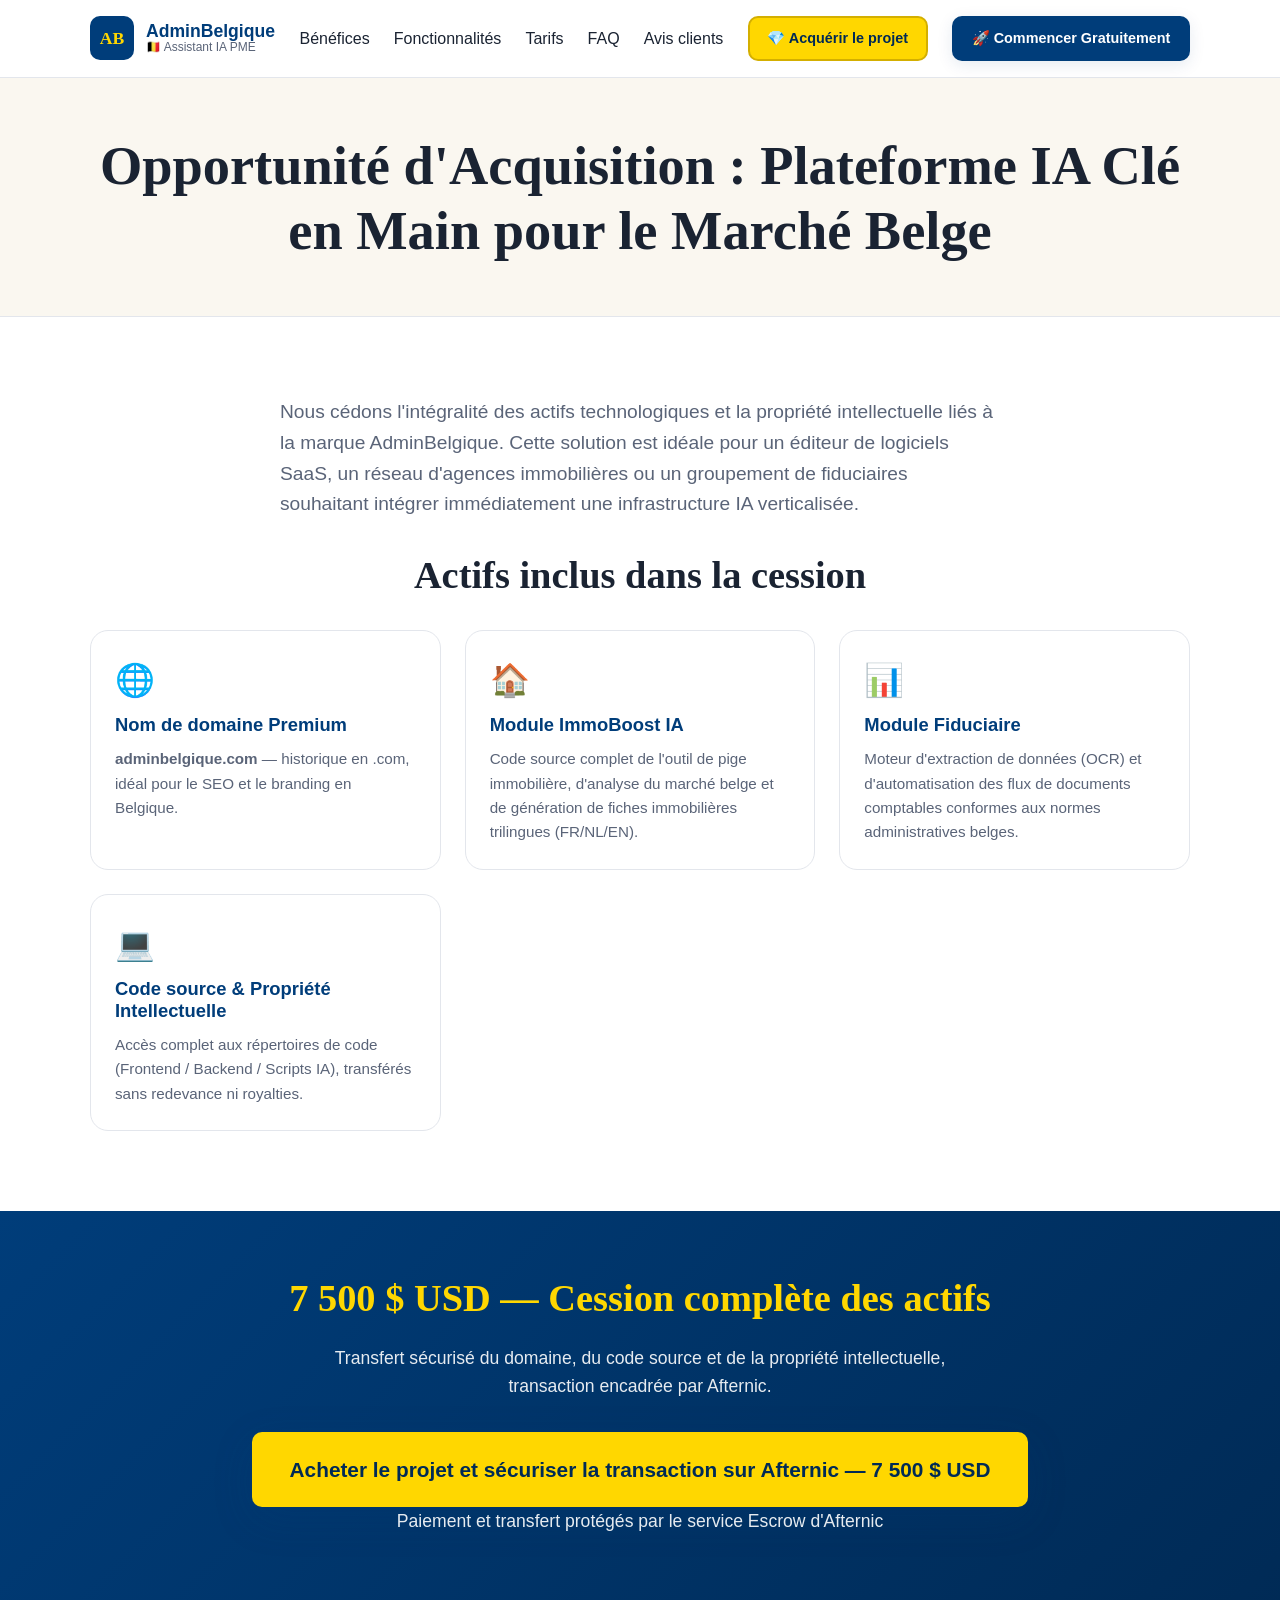
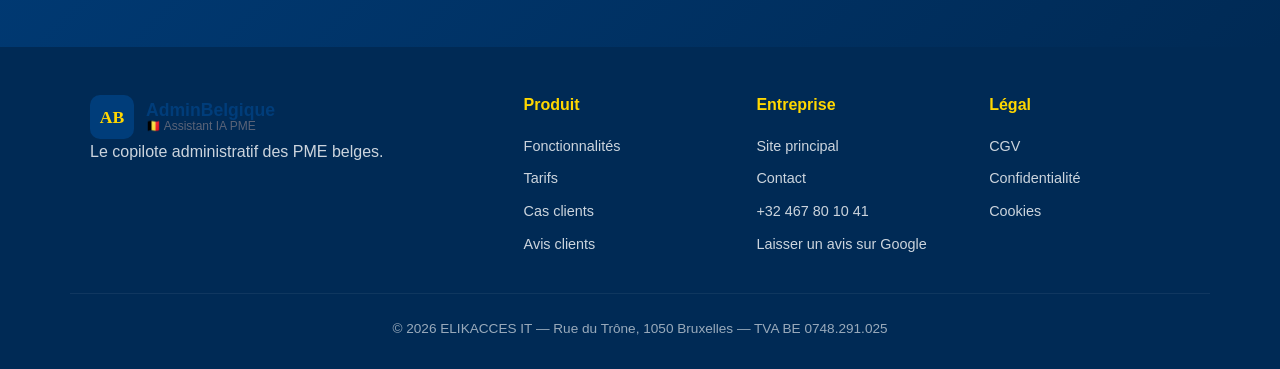
==== commit 849bb4c6: "Ajouter le bouton d'"'"'acquisition dans l'"'"'en-tête du site Co-authored-by: base44-builder[bot] <" ====
--- a/acquisition.html
+++ b/acquisition.html
@@ -43,6 +43,7 @@
       <a href="avis.html">Avis clients</a>
     </nav>
     <button class="nav-toggle" type="button" aria-label="Ouvrir le menu" aria-expanded="false" aria-controls="siteNav">☰</button>
+    <a href="acquisition.html" class="btn btn-secondary btn-sm btn-acq-nav active-acq">💎 Acquérir le projet</a>
     <a href="https://app.adminbelgique.com" class="btn btn-primary btn-sm" target="_blank" rel="noopener">🚀 Commencer Gratuitement</a>
   </div>
 </header>
--- a/style.css
+++ b/style.css
@@ -827,3 +827,8 @@
   .immoboost-roadmap { grid-template-columns: 1fr; }
   .immoboost-step { flex-direction: column; }
 }
+
+/* Bouton d'en-tête vers la page acquisition */
+.btn-acq-nav { border-color: var(--color-gold-dark); background: var(--color-gold); color: var(--color-navy-dark); }
+.btn-acq-nav:hover { background: var(--color-gold-dark); color: var(--color-navy-dark); }
+@media (max-width: 768px) { .btn-acq-nav { display: none; } }
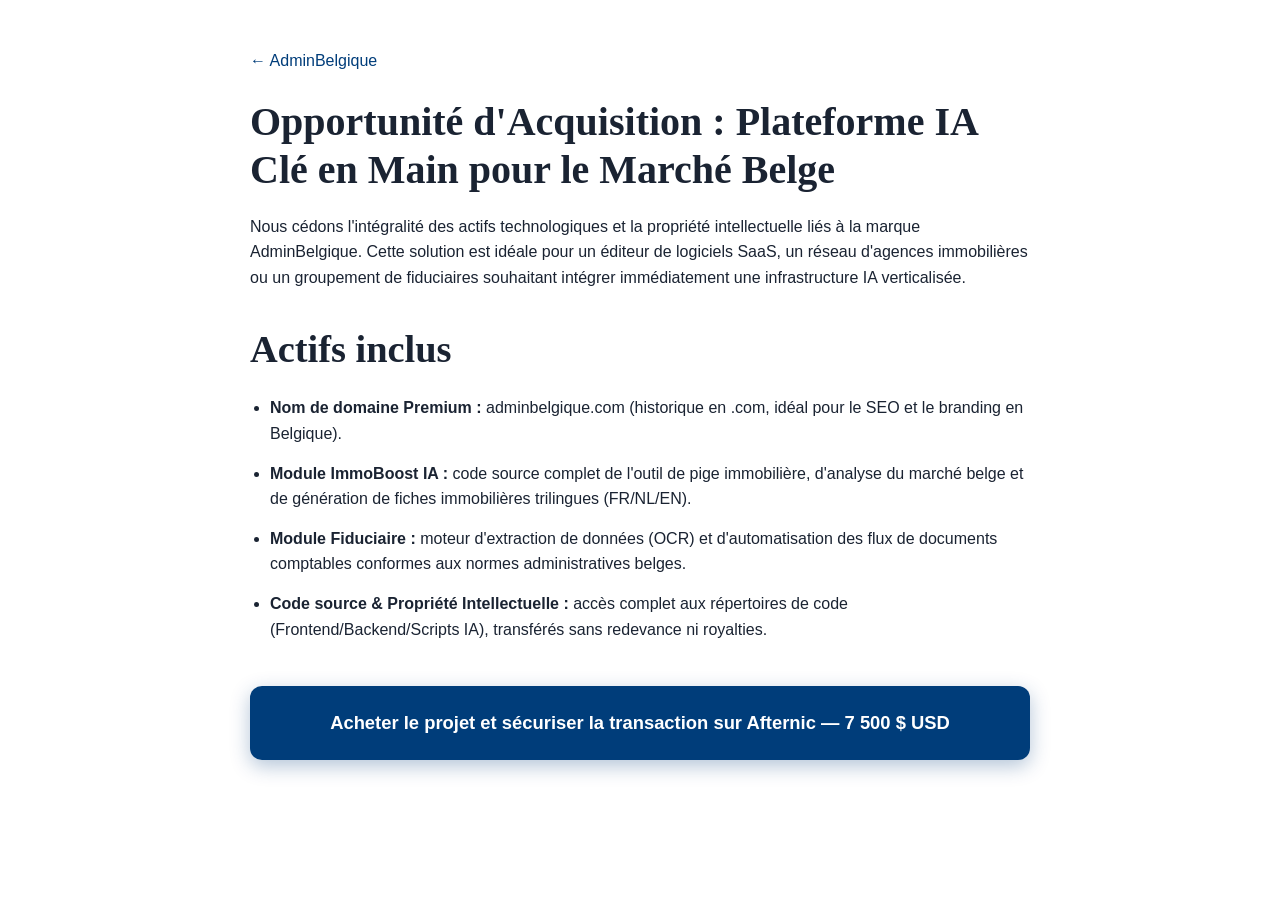
==== commit 6d54d6f2: "Merge pull request #3 from elikhacom-star/fix-main-024df5eef13b Publier les mises à jour sur adminbe" ====
--- a/acquisition.html
+++ b/acquisition.html
@@ -3,139 +3,37 @@
 <head>
   <meta charset="UTF-8">
   <meta name="viewport" content="width=device-width, initial-scale=1.0">
-  <title>Opportunité d'Acquisition — Plateforme IA clé en main pour le marché belge | AdminBelgique</title>
-  <meta name="description" content="Cession de l'intégralité des actifs technologiques et de la propriété intellectuelle AdminBelgique : nom de domaine premium, module ImmoBoost IA, module fiduciaire et code source complet.">
-  <link rel="canonical" href="https://adminbelgique.com/acquisition.html">
-  <meta property="og:title" content="Opportunité d'Acquisition — Plateforme IA clé en main">
-  <meta property="og:description" content="Actifs technologiques et propriété intellectuelle AdminBelgique : domaine premium, modules IA immobiliers et fiduciaires, code source complet.">
-  <meta property="og:type" content="website">
-  <meta property="og:site_name" content="AdminBelgique">
-  <meta property="og:url" content="https://adminbelgique.com/acquisition.html">
-  <meta property="og:image" content="https://adminbelgique.com/og-image.png">
-  <meta property="og:image:width" content="1200">
-  <meta property="og:image:height" content="630">
-  <meta property="og:locale" content="fr_BE">
-  <meta name="twitter:card" content="summary_large_image">
-  <meta name="twitter:title" content="Opportunité d'Acquisition — Plateforme IA clé en main">
-  <meta name="twitter:description" content="Cession des actifs technologiques et de la propriété intellectuelle AdminBelgique.">
-  <meta name="twitter:image" content="https://adminbelgique.com/twitter-card.png">
-  <link rel="icon" type="image/svg+xml" href="data:image/svg+xml,%3Csvg xmlns='http://www.w3.org/2000/svg' viewBox='0 0 100 100'%3E%3Crect width='100' height='100' rx='20' fill='%23003d7a'/%3E%3Ctext x='50' y='72' text-anchor='middle' font-family='Georgia,serif' font-weight='900' font-size='62' fill='%23ffd700'%3EAB%3C/text%3E%3C/svg%3E">
+  <title>Opportunité d'Acquisition : Plateforme IA Clé en Main | AdminBelgique</title>
+  <meta name="description" content="Acquisition de la plateforme IA AdminBelgique : domaine, ImmoBoost, module fiduciaire et code source complet. 7 500 $ USD.">
+  <link rel="canonical" href="https://adminbelgique.com/acquisition">
   <link rel="stylesheet" href="style.css">
-  <script defer data-domain="adminbelgique.com" src="https://plausible.io/js/script.js"></script>
+  <style>
+    body { margin: 0; }
+    .acq { max-width: 820px; margin: 0 auto; padding: 48px 20px 80px; line-height: 1.6; }
+    .acq h1 { font-size: clamp(1.7rem, 4vw, 2.5rem); margin-bottom: 20px; }
+    .acq h2 { margin-top: 36px; }
+    .acq ul { padding-left: 20px; }
+    .acq li { margin-bottom: 14px; }
+    .acq-cta { display: block; margin: 44px 0 16px; padding: 22px 24px; text-align: center; font-size: 1.15rem; font-weight: 800; text-decoration: none; border-radius: 12px; background: #003d7a; color: #fff; box-shadow: 0 6px 20px rgba(0,61,122,.3); }
+    .acq-cta:hover { background: #00508f; }
+    .acq-back { display: inline-block; margin-bottom: 24px; }
+  </style>
 </head>
 <body>
+  <main class="acq">
+    <a class="acq-back" href="/">← AdminBelgique</a>
+    <h1>Opportunité d'Acquisition : Plateforme IA Clé en Main pour le Marché Belge</h1>
+    <p>Nous cédons l'intégralité des actifs technologiques et la propriété intellectuelle liés à la marque AdminBelgique. Cette solution est idéale pour un éditeur de logiciels SaaS, un réseau d'agences immobilières ou un groupement de fiduciaires souhaitant intégrer immédiatement une infrastructure IA verticalisée.</p>
 
-<!-- ===== HEADER ===== -->
-<header class="site-header" id="siteHeader">
-  <div class="container header-inner">
-    <a href="index.html" class="logo">
-      <span class="logo-mark">AB</span>
-      <span class="logo-text">
-        <span class="logo-name">AdminBelgique</span>
-        <span class="logo-tag">🇧🇪 Assistant IA PME</span>
-      </span>
-    </a>
-    <nav class="nav" id="siteNav">
-      <a href="index.html#benefices">Bénéfices</a>
-      <a href="index.html#fonctionnalites" data-i18n="nav.features">Fonctionnalités</a>
-      <a href="index.html#tarifs" data-i18n="nav.pricing">Tarifs</a>
-      <a href="index.html#faq" data-i18n="nav.faq">FAQ</a>
-      <a href="avis.html">Avis clients</a>
-    </nav>
-    <button class="nav-toggle" type="button" aria-label="Ouvrir le menu" aria-expanded="false" aria-controls="siteNav">☰</button>
-    <a href="acquisition.html" class="btn btn-secondary btn-sm btn-acq-nav active-acq">💎 Acquérir le projet</a>
-    <a href="https://app.adminbelgique.com" class="btn btn-primary btn-sm" target="_blank" rel="noopener">🚀 Commencer Gratuitement</a>
-  </div>
-</header>
+    <h2>Actifs inclus</h2>
+    <ul>
+      <li><strong>Nom de domaine Premium :</strong> adminbelgique.com (historique en .com, idéal pour le SEO et le branding en Belgique).</li>
+      <li><strong>Module ImmoBoost IA :</strong> code source complet de l'outil de pige immobilière, d'analyse du marché belge et de génération de fiches immobilières trilingues (FR/NL/EN).</li>
+      <li><strong>Module Fiduciaire :</strong> moteur d'extraction de données (OCR) et d'automatisation des flux de documents comptables conformes aux normes administratives belges.</li>
+      <li><strong>Code source &amp; Propriété Intellectuelle :</strong> accès complet aux répertoires de code (Frontend/Backend/Scripts IA), transférés sans redevance ni royalties.</li>
+    </ul>
 
-<!-- ===== HERO ===== -->
-<section class="page-hero">
-  <div class="container">
-    <h1>Opportunité d'Acquisition : Plateforme IA Clé en Main pour le Marché Belge</h1>
-  </div>
-</section>
-
-<!-- ===== INTRODUCTION + ACTIFS ===== -->
-<section class="solution">
-  <div class="container">
-    <p class="hero-sub">Nous cédons l'intégralité des actifs technologiques et la propriété intellectuelle liés à la marque AdminBelgique. Cette solution est idéale pour un éditeur de logiciels SaaS, un réseau d'agences immobilières ou un groupement de fiduciaires souhaitant intégrer immédiatement une infrastructure IA verticalisée.</p>
-
-    <h2 class="section-title">Actifs inclus dans la cession</h2>
-    <div class="features-grid">
-      <div class="feature">
-        <div class="feature-icon">🌐</div>
-        <h3>Nom de domaine Premium</h3>
-        <p><strong>adminbelgique.com</strong> — historique en .com, idéal pour le SEO et le branding en Belgique.</p>
-      </div>
-      <div class="feature">
-        <div class="feature-icon">🏠</div>
-        <h3>Module ImmoBoost IA</h3>
-        <p>Code source complet de l'outil de pige immobilière, d'analyse du marché belge et de génération de fiches immobilières trilingues (FR/NL/EN).</p>
-      </div>
-      <div class="feature">
-        <div class="feature-icon">📊</div>
-        <h3>Module Fiduciaire</h3>
-        <p>Moteur d'extraction de données (OCR) et d'automatisation des flux de documents comptables conformes aux normes administratives belges.</p>
-      </div>
-      <div class="feature">
-        <div class="feature-icon">💻</div>
-        <h3>Code source &amp; Propriété Intellectuelle</h3>
-        <p>Accès complet aux répertoires de code (Frontend / Backend / Scripts IA), transférés sans redevance ni royalties.</p>
-      </div>
-    </div>
-  </div>
-</section>
-
-<!-- ===== CTA FINAL ===== -->
-<section class="acquisition-cta">
-  <div class="container">
-    <h2>7 500 $ USD — Cession complète des actifs</h2>
-    <p>Transfert sécurisé du domaine, du code source et de la propriété intellectuelle, transaction encadrée par Afternic.</p>
-    <a href="https://www.afternic.com/domain/adminbelgique.com" class="btn btn-acquisition" target="_blank" rel="noopener">Acheter le projet et sécuriser la transaction sur Afternic — 7 500 $ USD</a>
-    <p class="acquisition-trust">Paiement et transfert protégés par le service Escrow d'Afternic</p>
-  </div>
-</section>
-
-<!-- ===== FOOTER ===== -->
-<footer class="site-footer">
-  <div class="container footer-grid">
-    <div class="footer-brand">
-      <div class="logo">
-        <span class="logo-mark">AB</span>
-        <span class="logo-text">
-          <span class="logo-name">AdminBelgique</span>
-          <span class="logo-tag">🇧🇪 Assistant IA PME</span>
-        </span>
-      </div>
-      <p>Le copilote administratif des PME belges.</p>
-    </div>
-    <div class="footer-col">
-      <h4>Produit</h4>
-      <a href="index.html#fonctionnalites">Fonctionnalités</a>
-      <a href="index.html#tarifs">Tarifs</a>
-      <a href="index.html#cas-clients">Cas clients</a>
-      <a href="avis.html">Avis clients</a>
-    </div>
-    <div class="footer-col">
-      <h4>Entreprise</h4>
-      <a href="https://adminbelgique.com/">Site principal</a>
-      <a href="mailto:elikaccesit@gmail.com">Contact</a>
-      <a href="tel:+32467801041">+32 467 80 10 41</a>
-      <a href="https://www.google.com/maps/search/?api=1&query=AdminBelgique+Bruxelles" target="_blank" rel="noopener">Laisser un avis sur Google</a>
-    </div>
-    <div class="footer-col">
-      <h4>Légal</h4>
-      <a href="terms.html">CGV</a>
-      <a href="privacy.html">Confidentialité</a>
-      <a href="cookies.html">Cookies</a>
-    </div>
-  </div>
-  <div class="container footer-bottom">
-    <p>© 2026 ELIKACCES IT — Rue du Trône, 1050 Bruxelles — TVA BE 0748.291.025</p>
-  </div>
-</footer>
-
-<script src="i18n.js"></script>
-<script src="nav.js"></script>
+    <a class="acq-cta" href="https://www.afternic.com/domain/adminbelgique.com" target="_blank" rel="noopener">Acheter le projet et sécuriser la transaction sur Afternic — 7 500 $ USD</a>
+  </main>
 </body>
 </html>
--- a/style.css
+++ b/style.css
@@ -99,6 +99,41 @@
 .cta-buttons { display: flex; flex-direction: column; align-items: center; gap: 1rem; max-width: 600px; margin: 1.5rem auto 0; }
 .cta-buttons .btn { width: 100%; }
 .btn-block { display: flex; width: 100%; }
+
+/* ===== Sale banner ===== */
+.sale-banner {
+  display: flex;
+  align-items: center;
+  justify-content: center;
+  flex-wrap: wrap;
+  gap: 1rem;
+}
+.sale-banner-text { flex: 1 1 24rem; }
+.sale-banner-acquisition {
+  display: inline-flex;
+  align-items: center;
+  justify-content: center;
+  min-height: 48px;
+  padding: .75rem 1.25rem;
+  border: 2px solid var(--color-white);
+  border-radius: var(--radius-md);
+  background: var(--color-navy);
+  color: var(--color-white);
+  font-size: 1rem;
+  font-weight: 800;
+  box-shadow: var(--shadow-md);
+}
+.sale-banner-acquisition:hover {
+  background: var(--color-navy-dark);
+  color: var(--color-white);
+}
+.sale-banner-acquisition:focus-visible {
+  outline: 3px solid var(--color-navy-dark);
+  outline-offset: 3px;
+}
+@media (max-width: 600px) {
+  .sale-banner-acquisition { width: 100%; }
+}
 
 /* ===== Header ===== */
 .site-header {
@@ -831,4 +866,17 @@
 /* Bouton d'en-tête vers la page acquisition */
 .btn-acq-nav { border-color: var(--color-gold-dark); background: var(--color-gold); color: var(--color-navy-dark); }
 .btn-acq-nav:hover { background: var(--color-gold-dark); color: var(--color-navy-dark); }
-@media (max-width: 768px) { .btn-acq-nav { display: none; } }
+/* Le bouton d'en-tête est masqué sur mobile ; il est remplacé par celui du menu burger */
+.btn-acq-menu { display: none; }
+@media (max-width: 768px) {
+  .btn-acq-nav { display: none; }
+  .nav a.btn-acq-menu {
+    display: inline-flex;
+    width: 100%;
+    justify-content: center;
+    margin-top: .75rem;
+    padding: 1rem;
+    border-bottom: none;
+    font-size: 1rem;
+  }
+}
